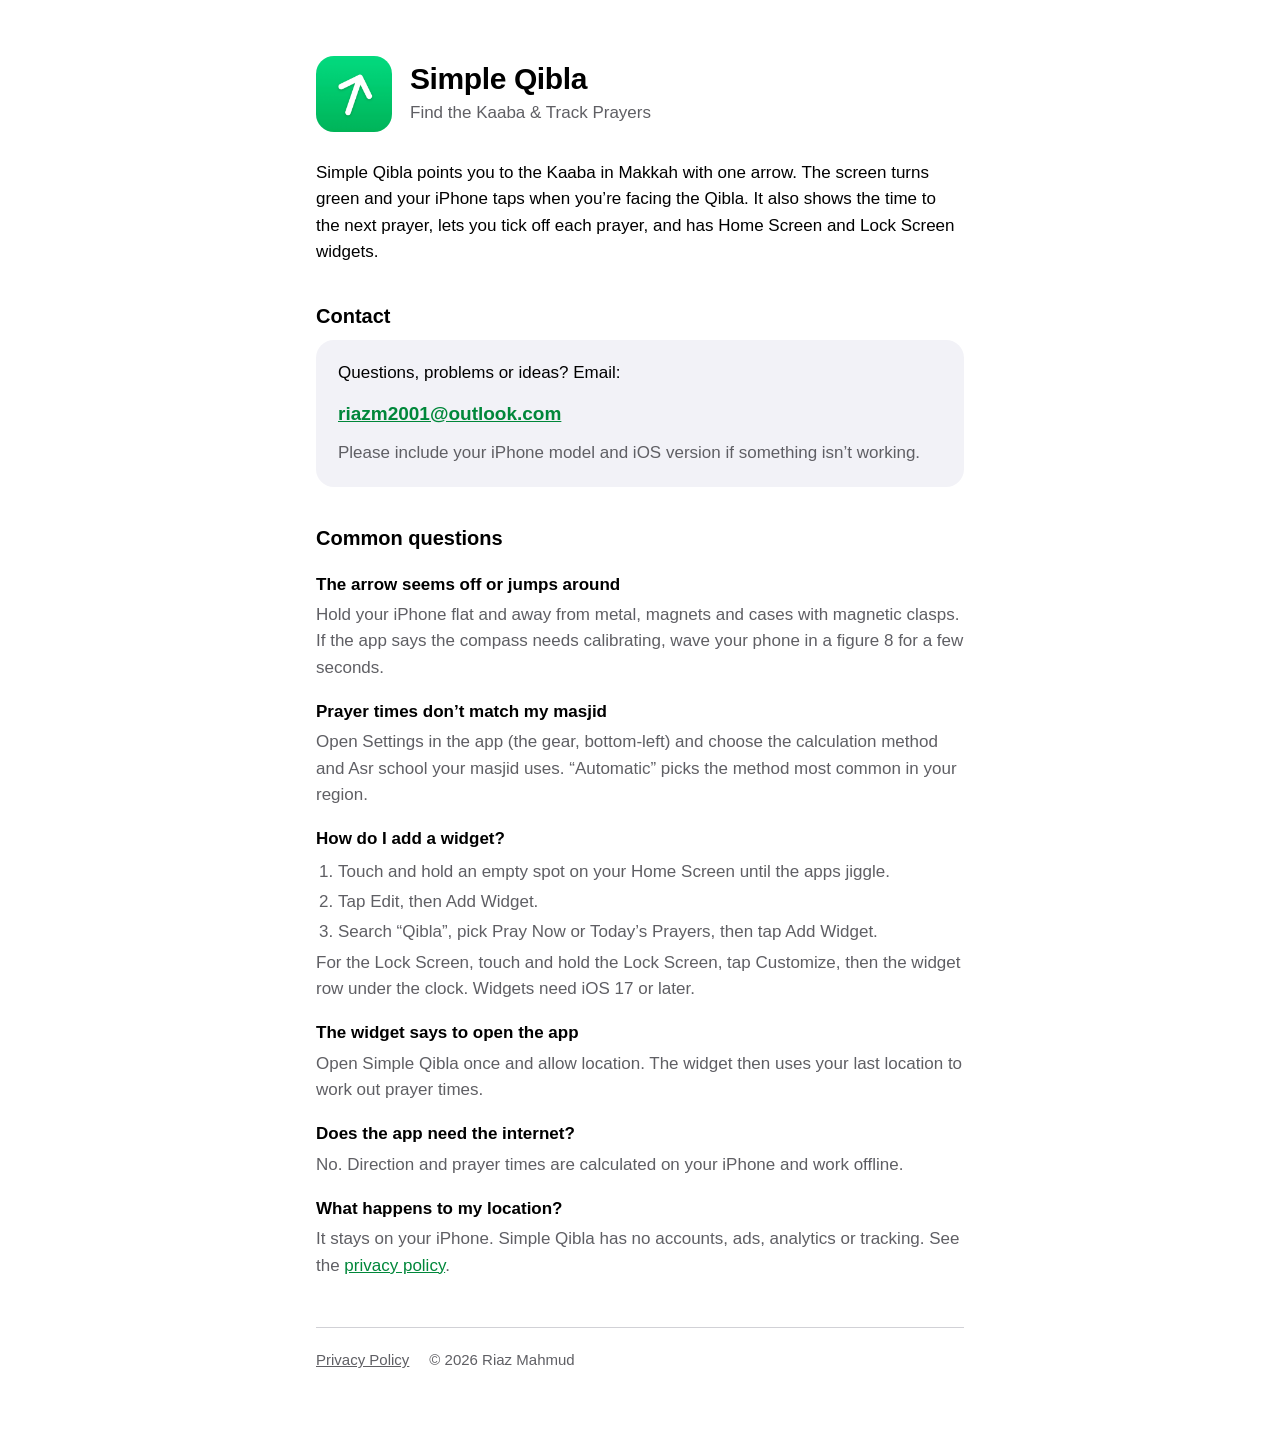
==== index.html @ 80d7c1e7 "Add Simple Qibla support and privacy pages Co-Authored-By: Claude Opus 5.5 <noreply@anthropic.com>" ====
<!doctype html>
<html lang="en">
<head>
<meta charset="utf-8">
<meta name="viewport" content="width=device-width, initial-scale=1">
<title>Simple Qibla Support</title>
<meta name="description" content="Help and contact for Simple Qibla, the iPhone app that points you to the Kaaba and tracks your five daily prayers.">
<link rel="icon" href="icon.png">
<link rel="apple-touch-icon" href="icon.png">
<link rel="stylesheet" href="style.css">
</head>
<body>
<main>
  <header>
    <img src="icon.png" alt="">
    <div>
      <h1>Simple Qibla</h1>
      <p class="sub">Find the Kaaba &amp; Track Prayers</p>
    </div>
  </header>

  <p>Simple Qibla points you to the Kaaba in Makkah with one arrow. The screen turns green and your iPhone taps when you’re facing the Qibla. It also shows the time to the next prayer, lets you tick off each prayer, and has Home Screen and Lock Screen widgets.</p>

  <h2>Contact</h2>
  <div class="card">
    <p>Questions, problems or ideas? Email:</p>
    <p class="contact"><a href="mailto:riazm2001@outlook.com?subject=Simple%20Qibla">riazm2001@outlook.com</a></p>
    <p class="muted">Please include your iPhone model and iOS version if something isn’t working.</p>
  </div>

  <h2>Common questions</h2>
  <dl>
    <dt>The arrow seems off or jumps around</dt>
    <dd>Hold your iPhone flat and away from metal, magnets and cases with magnetic clasps. If the app says the compass needs calibrating, wave your phone in a figure 8 for a few seconds.</dd>

    <dt>Prayer times don’t match my masjid</dt>
    <dd>Open Settings in the app (the gear, bottom-left) and choose the calculation method and Asr school your masjid uses. “Automatic” picks the method most common in your region.</dd>

    <dt>How do I add a widget?</dt>
    <dd>
      <ol>
        <li>Touch and hold an empty spot on your Home Screen until the apps jiggle.</li>
        <li>Tap Edit, then Add Widget.</li>
        <li>Search “Qibla”, pick Pray Now or Today’s Prayers, then tap Add Widget.</li>
      </ol>
      For the Lock Screen, touch and hold the Lock Screen, tap Customize, then the widget row under the clock. Widgets need iOS 17 or later.
    </dd>

    <dt>The widget says to open the app</dt>
    <dd>Open Simple Qibla once and allow location. The widget then uses your last location to work out prayer times.</dd>

    <dt>Does the app need the internet?</dt>
    <dd>No. Direction and prayer times are calculated on your iPhone and work offline.</dd>

    <dt>What happens to my location?</dt>
    <dd>It stays on your iPhone. Simple Qibla has no accounts, ads, analytics or tracking. See the <a href="privacy.html">privacy policy</a>.</dd>
  </dl>

  <footer>
    <a href="privacy.html">Privacy Policy</a>
    <span>© 2026 Riaz Mahmud</span>
  </footer>
</main>
</body>
</html>
---- style.css ----
:root {
  --bg: #ffffff;
  --text: #000000;
  --muted: #5f5f64;
  --card: #f2f2f7;
  --line: #d1d1d6;
  --green: #00c254;
  --green-text: #00873a;
  color-scheme: light;
}
@media (prefers-color-scheme: dark) {
  :root {
    --bg: #000000;
    --text: #ffffff;
    --muted: #a1a1a6;
    --card: #1c1c1e;
    --line: #38383a;
    --green-text: #30d158;
    color-scheme: dark;
  }
}
* { box-sizing: border-box; }
body {
  margin: 0;
  background: var(--bg);
  color: var(--text);
  font: 17px/1.55 -apple-system, BlinkMacSystemFont, "SF Pro Text", "Helvetica Neue", Arial, sans-serif;
  -webkit-text-size-adjust: 100%;
}
main { max-width: 680px; margin: 0 auto; padding: 56px 16px 72px; }
a { color: var(--green-text); }
a:hover { text-decoration-thickness: 2px; }
header { display: flex; gap: 18px; align-items: center; margin-bottom: 28px; }
header img { width: 76px; height: 76px; border-radius: 18px; flex-shrink: 0; }
h1 { font-size: 30px; line-height: 1.15; letter-spacing: -0.4px; margin: 0; }
.sub { margin: 4px 0 0; color: var(--muted); }
h2 { font-size: 20px; margin: 36px 0 8px; }
p { margin: 0 0 12px; }
.muted { color: var(--muted); }
.card { background: var(--card); border-radius: 18px; padding: 20px 22px; margin: 8px 0 0; }
.card p:last-child { margin-bottom: 0; }
.contact { font-size: 19px; font-weight: 600; word-break: break-all; }
dl { margin: 0; }
dt { font-weight: 600; margin-top: 18px; }
dd { margin: 4px 0 0; color: var(--muted); }
ol { padding-left: 22px; margin: 6px 0 0; }
li { margin: 4px 0; }
footer { margin-top: 48px; padding-top: 20px; border-top: 1px solid var(--line); font-size: 15px; color: var(--muted); display: flex; flex-wrap: wrap; gap: 8px 20px; }
footer a { color: var(--muted); }
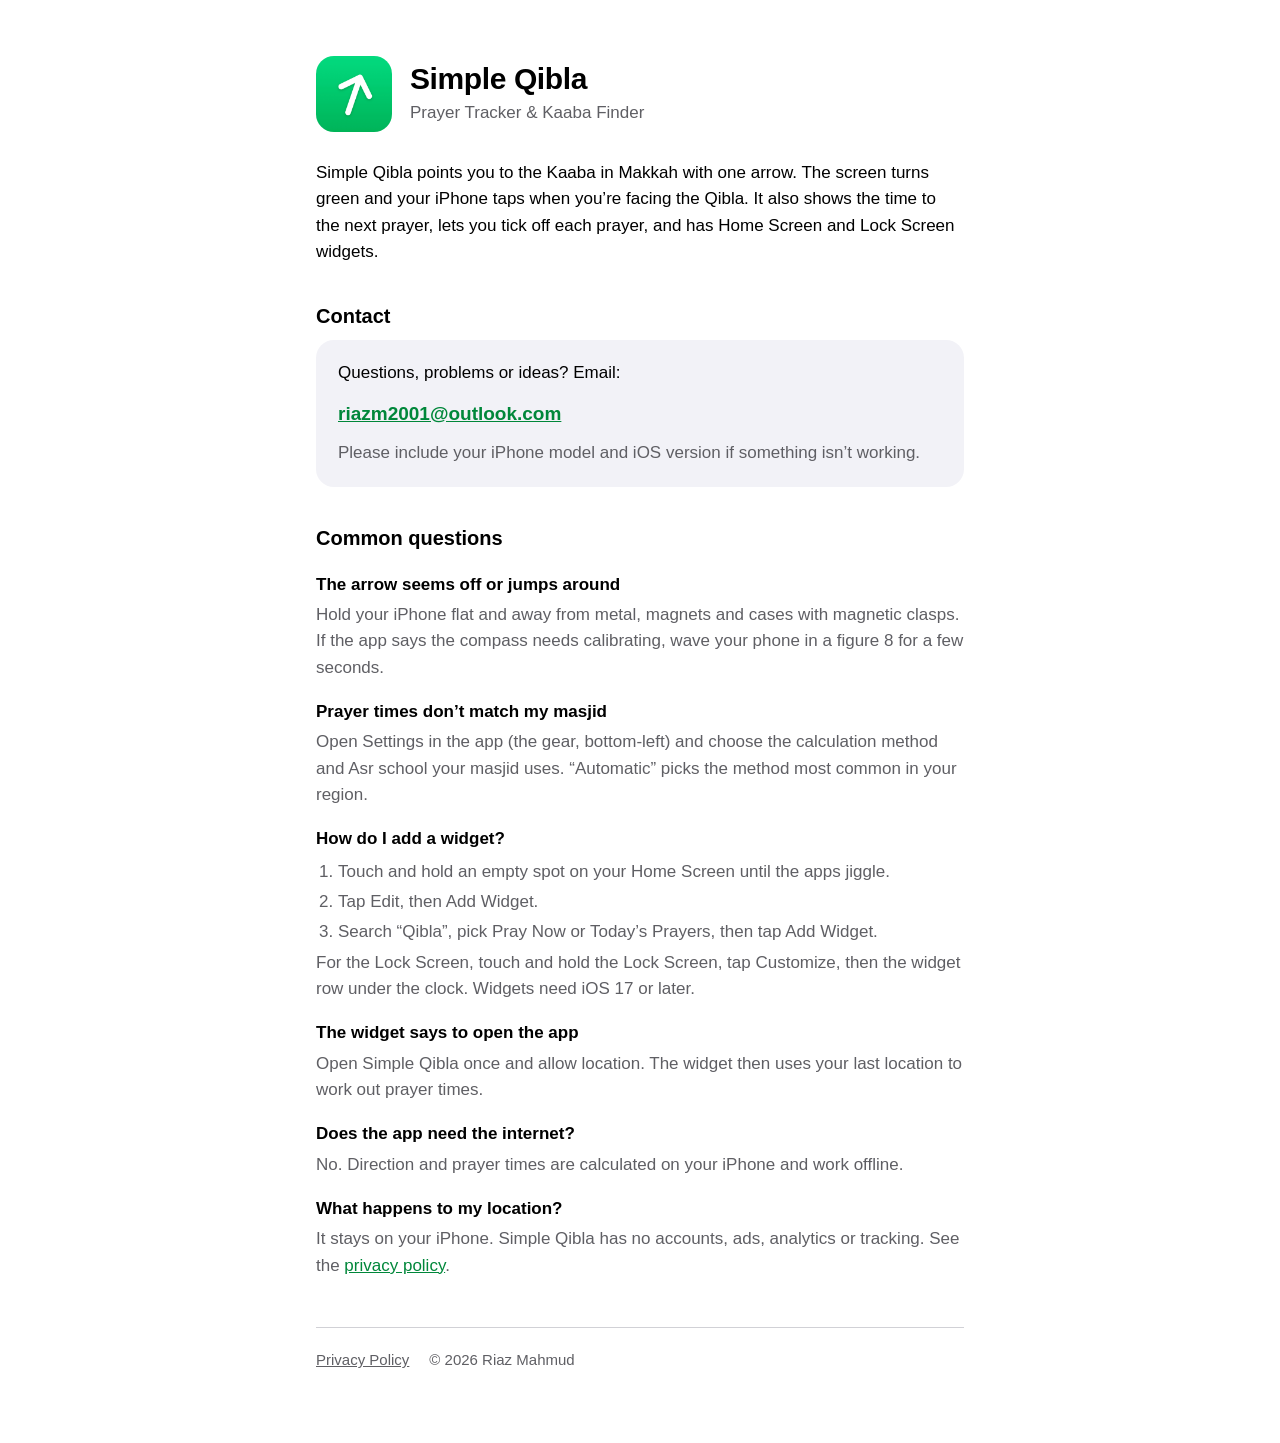
==== commit 36131064: "Update subtitle to Prayer Tracker & Kaaba Finder Co-Authored-By: Claude Opus 5.5 <noreply@anthropic." ====
--- a/index.html
+++ b/index.html
@@ -15,7 +15,7 @@
     <img src="icon.png" alt="">
     <div>
       <h1>Simple Qibla</h1>
-      <p class="sub">Find the Kaaba &amp; Track Prayers</p>
+      <p class="sub">Prayer Tracker &amp; Kaaba Finder</p>
     </div>
   </header>
 
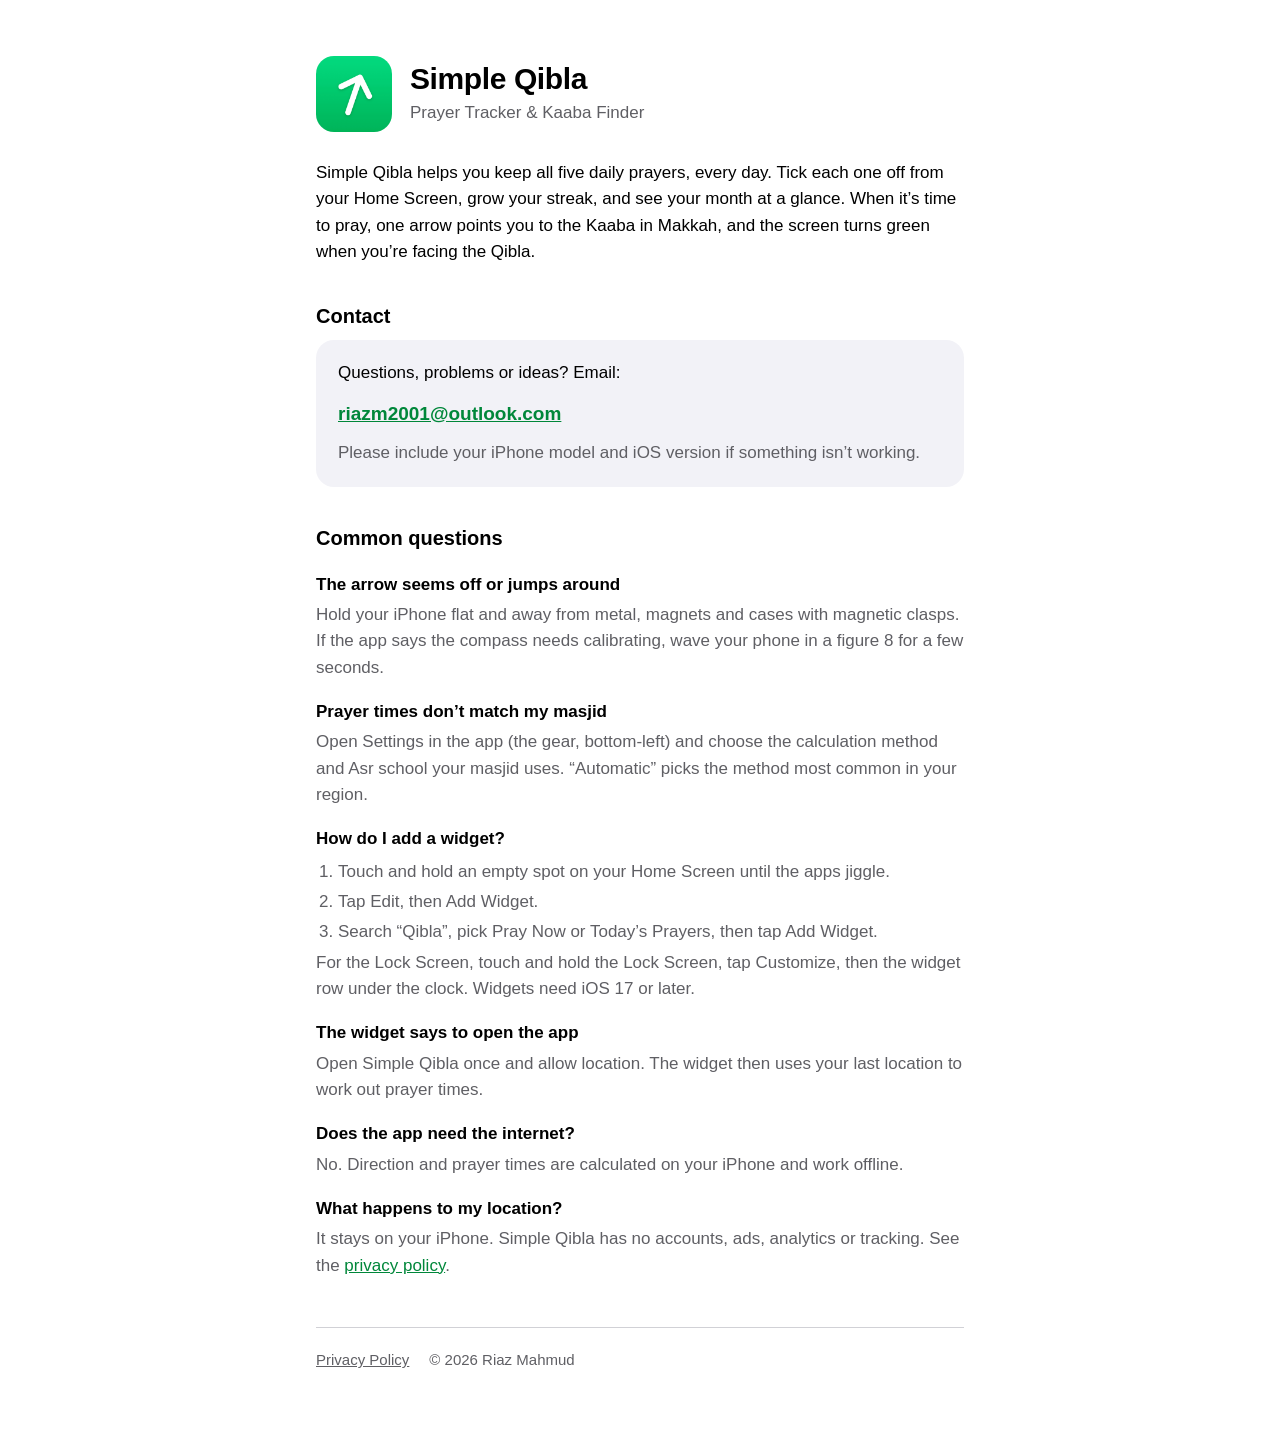
==== commit f1e55a46: "Lead the support page with prayer tracking Co-Authored-By: Claude Opus 5.5 <noreply@anthropic.com>" ====
--- a/index.html
+++ b/index.html
@@ -19,7 +19,7 @@
     </div>
   </header>
 
-  <p>Simple Qibla points you to the Kaaba in Makkah with one arrow. The screen turns green and your iPhone taps when you’re facing the Qibla. It also shows the time to the next prayer, lets you tick off each prayer, and has Home Screen and Lock Screen widgets.</p>
+  <p>Simple Qibla helps you keep all five daily prayers, every day. Tick each one off from your Home Screen, grow your streak, and see your month at a glance. When it’s time to pray, one arrow points you to the Kaaba in Makkah, and the screen turns green when you’re facing the Qibla.</p>
 
   <h2>Contact</h2>
   <div class="card">
